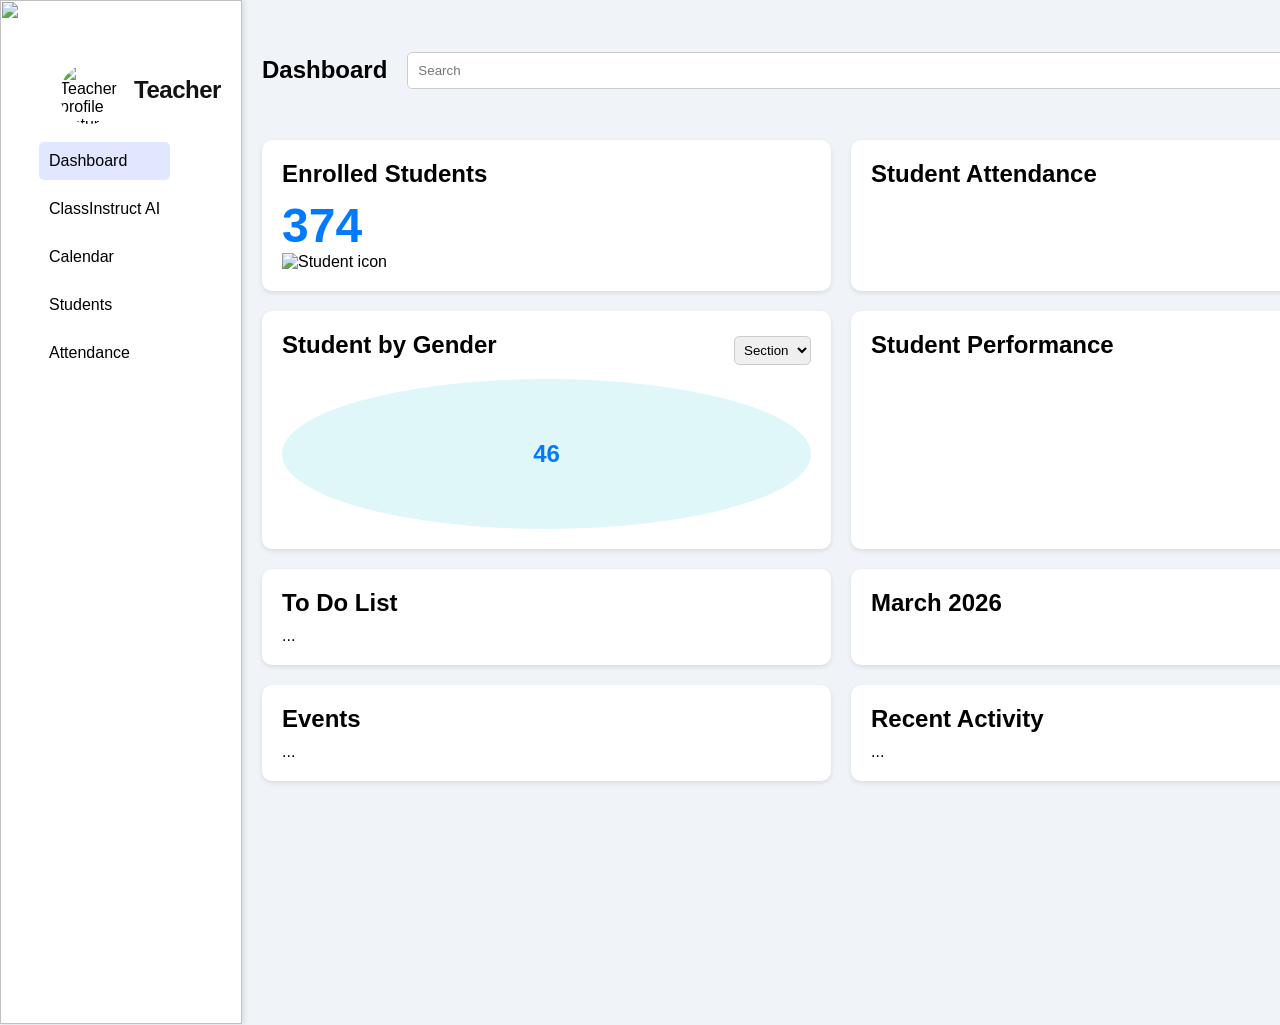
==== dashboard/dashboard.html @ b738251a "panibagi" ====
<!DOCTYPE html>
<html lang="en">
<head>
    <meta name="viewport" content="width=device-width, initial-scale=1" />
    <meta charset="utf-8" />
    <title>ClassInstruct - Dashboard</title>
    <link rel="stylesheet" href="dashboardglobal.css" />
    <link rel="stylesheet" href="dashboardstyle.css" />
</head>
<body>
    <div class="dashboard">
        <aside class="sidebar" role="navigation" aria-label="Main navigation">
            <img class="img" src="img/rectangle-4215.svg" alt="" />
            <div class="sidebar-header">
                <img class="ellipse" src="img/ellipse-13.png" alt="Teacher profile picture" />
                <span class="text-wrapper-6">Teacher</span>
            </div>
            <nav class="sidebar-nav">
                <a href="#dashboard" class="active">Dashboard</a>
                <a href="#classinstruct-ai">ClassInstruct AI</a>
                <a href="#calendar">Calendar</a>
                <a href="#students">Students</a>
                <a href="#attendance">Attendance</a>
            </nav>
        </aside>
        <main class="main-content">
            <header class="header">
                <h1 class="title">Dashboard</h1>
                <div class="search-container">
                    <input type="search" id="search-input" class="search-input" placeholder="Search" aria-label="Search dashboard" />
                </div>
                <div class="app-name">ClassInstruct</div>
            </header>
            <section class="content-grid">
                <article class="card enrolled-students">
                    <h2>Enrolled Students</h2>
                    <div class="student-count">374</div>
                    <img class="icon" src="img/tuden-1.png" alt="Student icon" />
                </article>
                <article class="card attendance">
                    <div class="section-header">
                        <h2>Student Attendance</h2>
                        <select class="filter">
                            <option>Weekly</option>
                        </select>
                    </div>
                    <div class="attendance-chart"></div>
                </article>
                <article class="card gender-distribution">
                    <div class="section-header">
                        <h2>Student by Gender</h2>
                        <select class="filter">
                            <option>Section</option>
                        </select>
                    </div>
                    <div class="gender-chart">
                        <div class="gender-count">46</div>
                    </div>
                </article>
                <article class="card performance">
                    <div class="section-header">
                        <h2>Student Performance</h2>
                        <select class="filter">
                            <option>First Quarter</option>
                        </select>
                    </div>
                    <div class="performance-chart"></div>
                </article>
                <article class="card todo-list">
                    <h2>To Do List</h2>
                    <div class="todo-content">...</div>
                </article>
                <article class="card calendar">
                    <h2>March 2026</h2>
                    <div class="calendar-widget"></div>
                </article>
                <article class="card events">
                    <h2>Events</h2>
                    <div class="events-content">...</div>
                </article>
                <article class="card recent-activity">
                    <h2>Recent Activity</h2>
                    <div class="activity-content">...</div>
                </article>
            </section>
        </main>
    </div>
</body>
</html>
---- dashboard/dashboardglobal.css ----
@import url("https://cdnjs.cloudflare.com/ajax/libs/meyer-reset/2.0/reset.min.css");
* {
  -webkit-font-smoothing: antialiased;
  box-sizing: border-box;
}
html,
body {
  margin: 0px;
  height: 100%;
}
/* a blue color as a generic focus style */
button:focus-visible {
  outline: 2px solid #4a90e2 !important;
  outline: -webkit-focus-ring-color auto 5px !important;
}
a {
  text-decoration: none;
}
/* @FONTWARNING[{"type": "restricted", "family": "Inter-Bold", "weight": "700", "style": "normal", "allowsCrossOrigin": false}] */

@font-face {
  font-family: "Inter-Bold";
  src: local("Inter-Bold");
}
/* @FONTWARNING[{"type": "restricted", "family": "Inter-Regular", "weight": "400", "style": "normal", "allowsCrossOrigin": false}] */

@font-face {
  font-family: "Inter-Regular";
  src: local("Inter-Regular");
}
/* @FONTWARNING[{"type": "restricted", "family": "Itim-Regular", "weight": "400", "style": "normal", "allowsCrossOrigin": false}] */

@font-face {
  font-family: "Itim-Regular";
  src: local("Itim-Regular");
}
/* @FONTWARNING[{"type": "restricted", "family": "Instrument Sans-Medium", "weight": "500", "style": "normal", "allowsCrossOrigin": false}] */

@font-face {
  font-family: "Instrument Sans-Medium";
  src: local("Instrument Sans-Medium");
}
/* @FONTWARNING[{"type": "restricted", "family": "Inria Sans-Bold", "weight": "700", "style": "normal", "allowsCrossOrigin": false}] */

@font-face {
  font-family: "Inria Sans-Bold";
  src: local("Inria Sans-Bold");
}
---- dashboard/dashboardstyle.css ----
@import url("https://cdnjs.cloudflare.com/ajax/libs/meyer-reset/2.0/reset.min.css");

* {
    box-sizing: border-box;
}

body {
    margin: 0;
    font-family: 'Arial', sans-serif;
    background-color: #f0f4f8;
}

.dashboard {
    display: flex;
    min-height: 100vh;
}

.sidebar {
    width: 240px;
    background-color: #ffffff;
    padding: 20px;
    box-shadow: 2px 0 5px rgba(0, 0, 0, 0.1);
}

.sidebar-header {
    display: flex;
    align-items: center;
    margin-bottom: 20px;
}

.sidebar-header img {
    border-radius: 50%;
    width: 50px;
    height: 50px;
    margin-right: 10px;
}

.sidebar-nav a {
    display: block;
    padding: 10px;
    color: #333;
    text-decoration: none;
    margin-bottom: 10px;
    border-radius: 5px;
    transition: background 0.3s;
}

.sidebar-nav a:hover,
.sidebar-nav a.active {
    background-color: #e0e7ff;
}

.main-content {
    flex: 1;
    padding: 20px;
}

.header {
    display: flex;
    justify-content: space-between;
    align-items: center;
    margin-bottom: 20px;
}

.title {
    font-size: 24px;
    font-weight: bold;
}

.search-container {
    flex: 1;
    margin-left: 20px;
}

.search-input {
    width: 100%;
    padding: 10px;
    border-radius: 5px;
    border: 1px solid #ccc;
}

.content-grid {
    display: grid;
    grid-template-columns: repeat(2, 1fr);
    gap: 20px;
}

.card {
    background-color: #ffffff;
    border-radius: 10px;
    padding: 20px;
    box-shadow: 0 2px 5px rgba(0, 0, 0, 0.1);
}

.card h2 {
    margin: 0 0 10px;
}

.student-count {
    font-size: 48px;
    font-weight: bold;
    color: #007bff;
}

.gender-chart {
    display: flex;
    justify-content: center;
    align-items: center;
    height: 150px;
    border-radius: 50%;
    background-color: #e0f7fa;
}

.gender-count {
    font-size: 24px;
    font-weight: bold;
    color: #007bff;
}

.section-header {
    display: flex;
    justify-content: space-between;
    align-items: center;
    margin-bottom: 10px;
}

.filter {
    padding: 5px;
    border-radius: 5px;
    border: 1px solid #ccc;
}

.dashboard .rectangle {
  position: absolute;
  top: 0;
  left: 242px;
  width: 1198px;
  height: 1025px;
  background-color: #ebebeb;
  box-shadow: 0px 4px 4px #00000040;
}

.dashboard .img {
  position: absolute;
  top: 0;
  left: 0;
  width: 242px;
  height: 1024px;
}

.dashboard .text-wrapper {
  position: absolute;
  top: 46px;
  left: 1239px;
  width: 256px;
  font-family: "Inter-Bold", Helvetica;
  font-weight: 700;
  color: #000000;
  font-size: 24px;
  letter-spacing: -0.48px;
  line-height: 28.8px;
}

.dashboard .div {
  top: 142px;
  left: 39px;
  width: 149px;
  font-family: "Inter-Bold", Helvetica;
  font-weight: 700;
  font-size: 24px;
  letter-spacing: -0.48px;
  line-height: 28.8px;
  position: absolute;
  color: #000000;
}

.dashboard .text-wrapper-2 {
  position: absolute;
  top: 198px;
  left: 39px;
  font-family: "Inter-Regular", Helvetica;
  font-weight: 400;
  color: #000000;
  font-size: 24px;
  letter-spacing: -0.48px;
  line-height: 28.8px;
  white-space: nowrap;
}

.dashboard .frame {
  position: absolute;
  top: 412px;
  left: 78px;
  width: 100px;
  height: 100px;
}

.dashboard .text-wrapper-3 {
  position: absolute;
  top: 257px;
  left: 39px;
  width: 168px;
  font-family: "Inter-Regular", Helvetica;
  font-weight: 400;
  color: #000000;
  font-size: 24px;
  letter-spacing: -0.48px;
  line-height: 28.8px;
}

.dashboard .text-wrapper-4 {
  position: absolute;
  top: 318px;
  left: 39px;
  width: 168px;
  font-family: "Inter-Regular", Helvetica;
  font-weight: 400;
  color: #000000;
  font-size: 24px;
  letter-spacing: -0.48px;
  line-height: 28.8px;
}

.dashboard .text-wrapper-5 {
  position: absolute;
  top: 376px;
  left: 39px;
  width: 168px;
  font-family: "Inter-Regular", Helvetica;
  font-weight: 400;
  color: #000000;
  font-size: 24px;
  letter-spacing: -0.48px;
  line-height: 28.8px;
}

.dashboard .ellipse {
  position: absolute;
  top: 32px;
  left: 30px;
  width: 58px;
  height: 60px;
  object-fit: cover;
}

.dashboard .text-wrapper-6 {
  position: absolute;
  top: 44px;
  left: 104px;
  width: 126px;
  font-family: "Inter-Bold", Helvetica;
  font-weight: 700;
  color: #141313;
  font-size: 24px;
  letter-spacing: -0.48px;
  line-height: 28.8px;
}

.dashboard .text-wrapper-7 {
  top: 34px;
  left: 278px;
  width: 296px;
  font-family: "Itim-Regular", Helvetica;
  font-weight: 400;
  font-size: 48px;
  letter-spacing: -0.96px;
  line-height: 57.6px;
  white-space: nowrap;
  position: absolute;
  color: #000000;
}

.dashboard .rectangle-2 {
  position: absolute;
  top: 42px;
  left: 850px;
  width: 327px;
  height: 38px;
  background-color: #ffffff;
  border-radius: 15px;
  border: 1px solid;
  border-color: #000000;
}

.dashboard .text-wrapper-8 {
  position: absolute;
  top: 50px;
  left: 877px;
  font-family: "Instrument Sans-Medium", Helvetica;
  font-weight: 500;
  color: #000000;
  font-size: 20px;
  letter-spacing: -0.40px;
  line-height: 24.0px;
  white-space: nowrap;
}

.dashboard .rectangle-3 {
  position: absolute;
  top: 570px;
  left: 267px;
  width: 461px;
  height: 288px;
  background-color: #ffffff;
  border-radius: 20px;
}

.dashboard .rectangle-4 {
  position: absolute;
  top: 570px;
  left: 737px;
  width: 324px;
  height: 288px;
  background-color: #ffffff;
  border-radius: 20px;
}

.dashboard .rectangle-5 {
  position: absolute;
  top: 888px;
  left: 267px;
  width: 794px;
  height: 288px;
  background-color: #ffffff;
  border-radius: 20px;
}

.dashboard .rectangle-6 {
  position: absolute;
  top: 147px;
  left: 266px;
  width: 377px;
  height: 133px;
  background-color: #ffffff;
  border-radius: 20px;
}

.dashboard .rectangle-7 {
  position: absolute;
  top: 147px;
  left: 672px;
  width: 376px;
  height: 377px;
  background-color: #ffffff;
  border-radius: 20px;
}

.dashboard .rectangle-8 {
  position: absolute;
  top: 147px;
  left: 1072px;
  width: 348px;
  height: 631px;
  background-color: #ffffff;
  border-radius: 20px;
}

.dashboard .text-wrapper-9 {
  position: absolute;
  top: 593px;
  left: 753px;
  font-family: "Inter-Bold", Helvetica;
  font-weight: 700;
  color: #000000;
  font-size: 16px;
  letter-spacing: -0.32px;
  line-height: 19.2px;
  white-space: nowrap;
}

.dashboard .rectangle-9 {
  position: absolute;
  top: 147px;
  left: 1072px;
  width: 348px;
  height: 301px;
  background-color: #9acaca;
  border-radius: 20px;
}

.dashboard .element {
  top: 319px;
  left: 1088px;
  opacity: 0.7;
  position: absolute;
  font-family: "Inter-Bold", Helvetica;
  font-weight: 700;
  color: #000000;
  font-size: 20px;
  letter-spacing: -0.40px;
  line-height: 24.0px;
  white-space: nowrap;
}

.dashboard .p {
  top: 353px;
  left: 1088px;
  position: absolute;
  opacity: 0.7;
  font-family: "Inter-Bold", Helvetica;
  font-weight: 700;
  color: #000000;
  font-size: 20px;
  letter-spacing: -0.40px;
  line-height: 24.0px;
  white-space: nowrap;
}

.dashboard .element-2 {
  top: 387px;
  left: 1088px;
  position: absolute;
  opacity: 0.7;
  font-family: "Inter-Bold", Helvetica;
  font-weight: 700;
  color: #000000;
  font-size: 20px;
  letter-spacing: -0.40px;
  line-height: 24.0px;
  white-space: nowrap;
}

.dashboard .text-wrapper-10 {
  top: 593px;
  position: absolute;
  left: 290px;
  font-family: "Inter-Bold", Helvetica;
  font-weight: 700;
  color: #000000;
  font-size: 16px;
  letter-spacing: -0.32px;
  line-height: 19.2px;
  white-space: nowrap;
}

.dashboard .text-wrapper-11 {
  position: absolute;
  top: 165px;
  left: 281px;
  font-family: "Inter-Bold", Helvetica;
  font-weight: 700;
  color: #000000;
  font-size: 16px;
  letter-spacing: -0.32px;
  line-height: 19.2px;
  white-space: nowrap;
}

.dashboard .text-wrapper-12 {
  position: absolute;
  top: 191px;
  left: 300px;
  font-family: "Inter-Bold", Helvetica;
  font-weight: 700;
  color: #000000;
  font-size: 64px;
  letter-spacing: -1.28px;
  line-height: 76.8px;
  white-space: nowrap;
}

.dashboard .untitled-design {
  position: absolute;
  top: 610px;
  left: 276px;
  width: 443px;
  height: 238px;
  aspect-ratio: 1.86;
  object-fit: cover;
}

.dashboard .rectangle-10 {
  position: absolute;
  top: 599px;
  left: 605px;
  width: 82px;
  height: 24px;
  background-color: #d9d9d9;
  border-radius: 20px;
}

.dashboard .text-wrapper-13 {
  position: absolute;
  top: 605px;
  left: 611px;
  font-family: "Inria Sans-Bold", Helvetica;
  font-weight: 700;
  color: #000000;
  font-size: 10px;
  letter-spacing: -0.20px;
  line-height: 12.0px;
  white-space: nowrap;
}

.dashboard .tuden {
  position: absolute;
  top: 168px;
  left: 488px;
  width: 98px;
  height: 98px;
  aspect-ratio: 1;
  object-fit: cover;
}

.dashboard .text-wrapper-14 {
  position: absolute;
  top: 176px;
  left: 693px;
  font-family: "Inter-Bold", Helvetica;
  font-weight: 700;
  color: #000000;
  font-size: 16px;
  letter-spacing: -0.32px;
  line-height: 19.2px;
  white-space: nowrap;
}

.dashboard .rectangle-11 {
  position: absolute;
  top: 171px;
  left: 919px;
  width: 105px;
  height: 31px;
  background-color: #d9d9d9;
  border-radius: 20px;
}

.dashboard .text-wrapper-15 {
  position: absolute;
  top: 176px;
  left: 940px;
  font-family: "Inria Sans-Bold", Helvetica;
  font-weight: 700;
  color: #000000;
  font-size: 15px;
  letter-spacing: -0.30px;
  line-height: 18.0px;
  white-space: nowrap;
}

.dashboard .text-wrapper-16 {
  position: absolute;
  top: 165px;
  left: 1096px;
  font-family: "Inter-Bold", Helvetica;
  font-weight: 700;
  color: #000000;
  font-size: 20px;
  letter-spacing: -0.40px;
  line-height: 24.0px;
  white-space: nowrap;
}

.dashboard .rectangle-12 {
  position: absolute;
  top: 160px;
  left: 1352px;
  width: 37px;
  height: 36px;
  background-color: #d9d9d9;
  border-radius: 10px;
}

.dashboard .rectangle-13 {
  position: absolute;
  top: 160px;
  left: 1306px;
  width: 37px;
  height: 36px;
  background-color: #d9d9d9;
  border-radius: 10px;
}

.dashboard .s-m-t-w-t-f-s {
  position: absolute;
  top: 217px;
  left: 1093px;
  opacity: 0.7;
  font-family: "Inter-Bold", Helvetica;
  font-weight: 700;
  color: #000000;
  font-size: 20px;
  letter-spacing: -0.40px;
  line-height: 24.0px;
  white-space: nowrap;
}

.dashboard .element-3 {
  top: 387px;
  left: 1244px;
  opacity: 0.4;
  position: absolute;
  font-family: "Inter-Bold", Helvetica;
  font-weight: 700;
  color: #000000;
  font-size: 20px;
  letter-spacing: -0.40px;
  line-height: 24.0px;
  white-space: nowrap;
}

.dashboard .element-4 {
  top: 251px;
  left: 1092px;
  opacity: 0.7;
  position: absolute;
  font-family: "Inter-Bold", Helvetica;
  font-weight: 700;
  color: #000000;
  font-size: 20px;
  letter-spacing: -0.40px;
  line-height: 24.0px;
  white-space: nowrap;
}

.dashboard .element-5 {
  top: 285px;
  left: 1092px;
  position: absolute;
  opacity: 0.7;
  font-family: "Inter-Bold", Helvetica;
  font-weight: 700;
  color: #000000;
  font-size: 20px;
  letter-spacing: -0.40px;
  line-height: 24.0px;
  white-space: nowrap;
}

.dashboard .text-wrapper-17 {
  position: absolute;
  top: 467px;
  left: 1096px;
  font-family: "Inter-Bold", Helvetica;
  font-weight: 700;
  color: #000000;
  font-size: 20px;
  letter-spacing: -0.40px;
  line-height: 24.0px;
  white-space: nowrap;
}

.dashboard .text-wrapper-18 {
  top: 456px;
  left: 1353px;
  white-space: nowrap;
  position: absolute;
  font-family: "Inter-Bold", Helvetica;
  font-weight: 700;
  color: #000000;
  font-size: 24px;
  letter-spacing: -0.48px;
  line-height: 28.8px;
}

.dashboard .text-wrapper-19 {
  top: 584px;
  left: 1008px;
  white-space: nowrap;
  position: absolute;
  font-family: "Inter-Bold", Helvetica;
  font-weight: 700;
  color: #000000;
  font-size: 24px;
  letter-spacing: -0.48px;
  line-height: 28.8px;
}

.dashboard .rectangle-14 {
  position: absolute;
  top: 310px;
  left: 271px;
  width: 377px;
  height: 224px;
  background-color: #ffffff;
  border-radius: 20px;
}

.dashboard .rectangle-15 {
  position: absolute;
  top: 328px;
  left: 543px;
  width: 82px;
  height: 24px;
  background-color: #d9d9d9;
  border-radius: 20px;
}

.dashboard .text-wrapper-20 {
  top: 332px;
  position: absolute;
  left: 290px;
  font-family: "Inter-Bold", Helvetica;
  font-weight: 700;
  color: #000000;
  font-size: 16px;
  letter-spacing: -0.32px;
  line-height: 19.2px;
  white-space: nowrap;
}

.dashboard .text-wrapper-21 {
  position: absolute;
  top: 334px;
  left: 564px;
  font-family: "Inria Sans-Bold", Helvetica;
  font-weight: 700;
  color: #000000;
  font-size: 10px;
  letter-spacing: -0.20px;
  line-height: 12.0px;
  white-space: nowrap;
}

.dashboard .tuden-2 {
  position: absolute;
  top: 362px;
  left: 286px;
  width: 346px;
  height: 171px;
  aspect-ratio: 2.02;
  object-fit: cover;
}

.dashboard .tuden-3 {
  position: absolute;
  top: 213px;
  left: 708px;
  width: 311px;
  height: 292px;
  aspect-ratio: 1.07;
  object-fit: cover;
}

.dashboard .rectangle-16 {
  position: absolute;
  top: 797px;
  left: 1072px;
  width: 348px;
  height: 377px;
  background-color: #ffffff;
  border-radius: 20px;
}

.dashboard .text-wrapper-22 {
  position: absolute;
  top: 822px;
  left: 1096px;
  font-family: "Inter-Bold", Helvetica;
  font-weight: 700;
  color: #000000;
  font-size: 20px;
  letter-spacing: -0.40px;
  line-height: 24.0px;
}

.dashboard .text-wrapper-23 {
  top: 812px;
  left: 1353px;
  position: absolute;
  font-family: "Inter-Bold", Helvetica;
  font-weight: 700;
  color: #000000;
  font-size: 24px;
  letter-spacing: -0.48px;
  line-height: 28.8px;
}

.dashboard .text-wrapper-24 {
  position: absolute;
  top: 918px;
  left: 290px;
  font-family: "Inter-Bold", Helvetica;
  font-weight: 700;
  color: #000000;
  font-size: 16px;
  letter-spacing: -0.32px;
  line-height: 19.2px;
  white-space: nowrap;
}

.dashboard .text-wrapper-25 {
  position: absolute;
  top: 918px;
  left: 844px;
  opacity: 0.5;
  font-family: "Inter-Bold", Helvetica;
  font-weight: 700;
  color: #000000;
  font-size: 16px;
  letter-spacing: -0.32px;
  line-height: 19.2px;
  white-space: nowrap;
}

.dashboard .rectangle-17 {
  position: absolute;
  top: 906px;
  left: 914px;
  width: 122px;
  height: 38px;
  background-color: #d9d9d9;
  border-radius: 20px;
}

.dashboard .text-wrapper-26 {
  position: absolute;
  top: 915px;
  left: 938px;
  font-family: "Inter-Bold", Helvetica;
  font-weight: 700;
  color: #000000;
  font-size: 16px;
  letter-spacing: -0.32px;
  line-height: 19.2px;
  white-space: nowrap;
}

/* Inject original CSS here */

/* Additional styles for semantic HTML refactoring */

.visually-hidden {
  position: absolute;
  width: 1px;
  height: 1px;
  padding: 0;
  margin: -1px;
  overflow: hidden;
  clip: rect(0, 0, 0, 0);
  white-space: nowrap;
  border-width: 0;
}

.sidebar {
  position: absolute;
  top: 0;
  left: 0;
  width: 242px;
  height: 1024px;
}

.sidebar-header {
  position: absolute;
  top: 32px;
  left: 30px;
  display: flex;
  align-items: center;
  gap: 16px;
}

.sidebar-nav {
  position: absolute;
  top: 142px;
  left: 39px;
  display: flex;
  flex-direction: column;
  gap: 0;
}

.sidebar-nav a {
  display: block;
  text-decoration: none;
  color: #000000;
}

.main-content {
  position: absolute;
  top: 0;
  left: 242px;
  width: 1198px;
  min-height: 1025px;
}

.header {
  position: relative;
  height: 100px;
}

.search-container {
  position: relative;
}

.rectangle-2 {
  background-color: #ffffff;
  border-radius: 15px;
  border: 1px solid #000000;
  padding: 8px 27px;
  font-family: "Instrument Sans-Medium", Helvetica;
  font-weight: 500;
  color: #000000;
  font-size: 20px;
  letter-spacing: -0.40px;
  line-height: 24.0px;
}

.rectangle-2::placeholder {
  color: #000000;
  opacity: 1;
}

.content-grid {
  position: relative;
}

.section-header {
  display: flex;
  justify-content: space-between;
  align-items: center;
}

.calendar-widget {
  position: relative;
  width: 100%;
  height: 100%;
}

.calendar-header {
  display: flex;
  justify-content: space-between;
  align-items: center;
  padding: 0 24px;
}

.calendar-controls {
  display: flex;
  gap: 9px;
}

.calendar-body {
  padding: 0 24px;
}

.calendar-body [role="row"] {
  display: flex;
  justify-content: space-between;
  margin-bottom: 10px;
}

.calendar-body [role="columnheader"],
.calendar-body [role="gridcell"] {
  flex: 1;
  text-align: center;
}

.events-section {
  position: absolute;
  top: 320px;
  left: 0;
  right: 0;
  padding: 0 24px;
}

.rectangle-11,
.rectangle-13,
.rectangle-12 {
  background-color: #d9d9d9;
  border-radius: 10px;
  border: none;
  cursor: pointer;
  font-family: "Inria Sans-Bold", Helvetica;
  font-weight: 700;
  color: #000000;
}

.rectangle-11:hover,
.rectangle-13:hover,
.rectangle-12:hover {
  opacity: 0.8;
}

.rectangle-11:focus,
.rectangle-13:focus,
.rectangle-12:focus {
  outline: 2px solid #4a90e2;
  outline-offset: 2px;
}

.rectangle-17 {
  background-color: #d9d9d9;
  border-radius: 20px;
  border: none;
  padding: 9px 24px;
  font-family: "Inter-Bold", Helvetica;
  font-weight: 700;
  color: #000000;
  font-size: 16px;
  letter-spacing: -0.32px;
  line-height: 19.2px;
  cursor: pointer;
  appearance: none;
  -webkit-appearance: none;
  -moz-appearance: none;
}

.rectangle-17:hover {
  opacity: 0.8;
}

.rectangle-17:focus {
  outline: 2px solid #4a90e2;
  outline-offset: 2px;
}

.text-wrapper-18,
.text-wrapper-19,
.text-wrapper-23 {
  background: none;
  border: none;
  cursor: pointer;
  padding: 0;
}

.text-wrapper-18:hover,
.text-wrapper-19:hover,
.text-wrapper-23:hover {
  opacity: 0.7;
}

.text-wrapper-18:focus,
.text-wrapper-19:focus,
.text-wrapper-23:focus {
  outline: 2px solid #4a90e2;
  outline-offset: 2px;
}

.sort-controls {
  display: flex;
  align-items: center;
  gap: 16px;
}
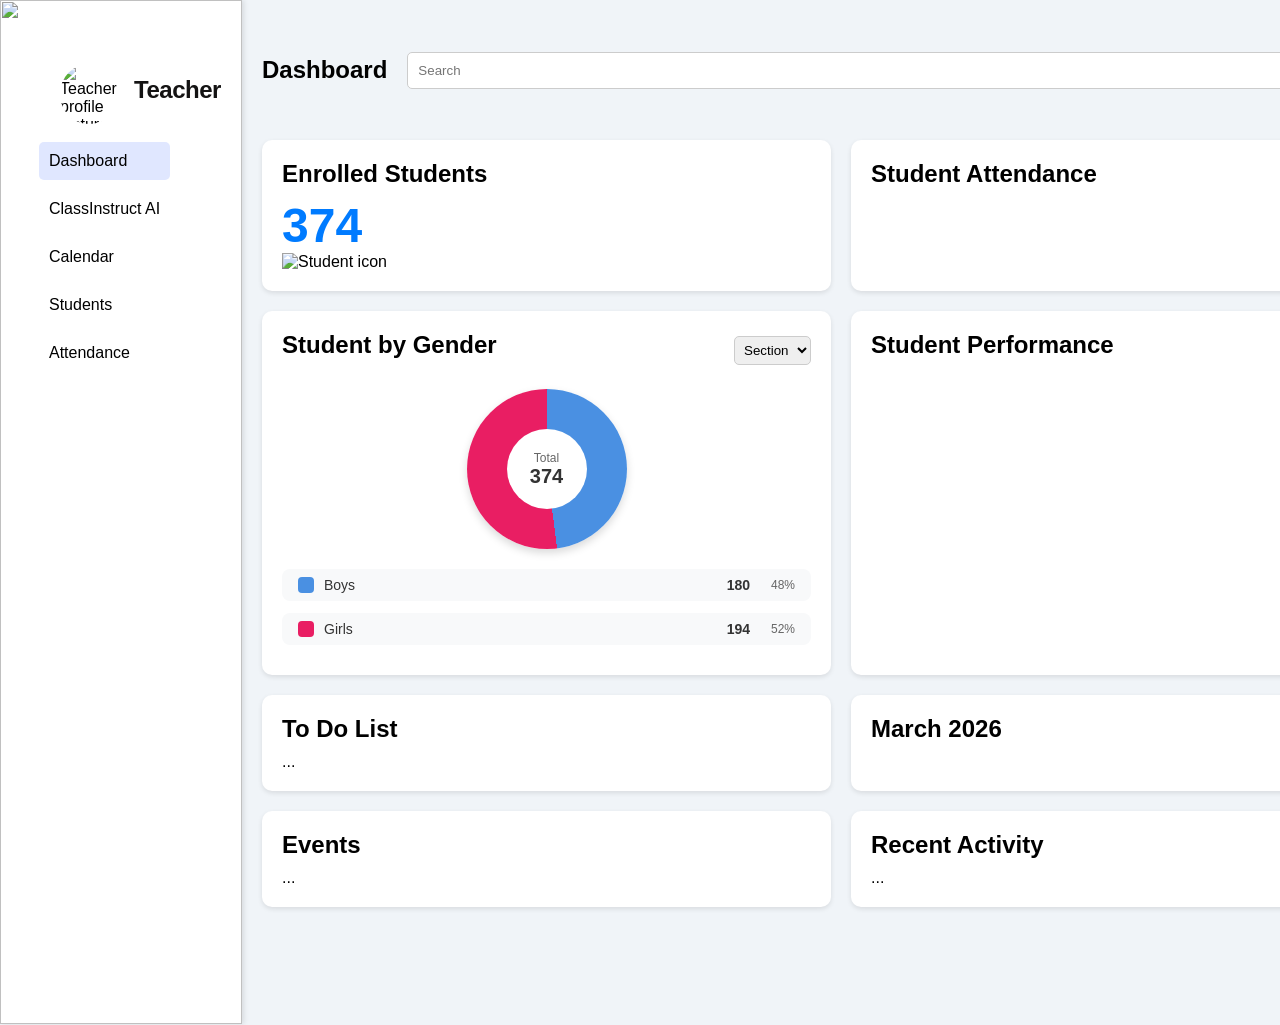
==== commit 1a18ad55: "PIECHART" ====
--- a/dashboard/dashboard.html
+++ b/dashboard/dashboard.html
@@ -17,7 +17,7 @@
             </div>
             <nav class="sidebar-nav">
                 <a href="#dashboard" class="active">Dashboard</a>
-                <a href="#classinstruct-ai">ClassInstruct AI</a>
+                <a href="classinstruct-ai.html">ClassInstruct AI</a>
                 <a href="#calendar">Calendar</a>
                 <a href="#students">Students</a>
                 <a href="#attendance">Attendance</a>
@@ -53,8 +53,27 @@
                             <option>Section</option>
                         </select>
                     </div>
-                    <div class="gender-chart">
-                        <div class="gender-count">46</div>
+                    <div class="gender-chart-container">
+                        <div class="gender-pie-chart" style="--boys: 48%; --girls: 52%;">
+                            <div class="pie-center">
+                                <span class="total-label">Total</span>
+                                <span class="total-count">374</span>
+                            </div>
+                        </div>
+                        <div class="gender-legend">
+                            <div class="legend-item">
+                                <span class="legend-color boys"></span>
+                                <span class="legend-label">Boys</span>
+                                <span class="legend-count">180</span>
+                                <span class="legend-percent">48%</span>
+                            </div>
+                            <div class="legend-item">
+                                <span class="legend-color girls"></span>
+                                <span class="legend-label">Girls</span>
+                                <span class="legend-count">194</span>
+                                <span class="legend-percent">52%</span>
+                            </div>
+                        </div>
                     </div>
                 </article>
                 <article class="card performance">
--- a/dashboard/dashboardglobal.css
+++ b/dashboard/dashboardglobal.css
@@ -46,3 +46,31 @@
   font-family: "Inria Sans-Bold";
   src: local("Inria Sans-Bold");
 }
+.ai-content {
+    padding: 20px;
+    background-color: #f5f5f5; /* Adjust as needed */
+    border-radius: 8px;
+    margin: 20px;
+}
+
+.ai-content h2 {
+    font-size: 24px;
+    font-weight: bold;
+}
+
+.ai-content p {
+    font-size: 18px;
+    margin-bottom: 20px;
+}
+
+.search-container {
+    display: flex;
+    align-items: center;
+}
+
+.search-input {
+    width: 100%;
+    padding: 10px;
+    border: 1px solid #ccc;
+    border-radius: 4px;
+}
--- a/dashboard/dashboardstyle.css
+++ b/dashboard/dashboardstyle.css
@@ -115,6 +115,114 @@
     font-size: 24px;
     font-weight: bold;
     color: #007bff;
+}
+
+/* Pie Chart Styles */
+.gender-chart-container {
+    display: flex;
+    flex-direction: column;
+    align-items: center;
+    gap: 20px;
+    padding: 10px 0;
+}
+
+.gender-pie-chart {
+    position: relative;
+    width: 160px;
+    height: 160px;
+    border-radius: 50%;
+    background: conic-gradient(
+        #4a90e2 0% var(--boys),
+        #e91e63 var(--boys) 100%
+    );
+    box-shadow: 0 4px 8px rgba(0, 0, 0, 0.15);
+}
+
+.gender-pie-chart::before {
+    content: '';
+    position: absolute;
+    top: 50%;
+    left: 50%;
+    transform: translate(-50%, -50%);
+    width: 80px;
+    height: 80px;
+    background-color: #ffffff;
+    border-radius: 50%;
+}
+
+.pie-center {
+    position: absolute;
+    top: 50%;
+    left: 50%;
+    transform: translate(-50%, -50%);
+    display: flex;
+    flex-direction: column;
+    align-items: center;
+    justify-content: center;
+    z-index: 1;
+    text-align: center;
+}
+
+.total-label {
+    font-size: 12px;
+    color: #666;
+    font-weight: 500;
+}
+
+.total-count {
+    font-size: 20px;
+    font-weight: 700;
+    color: #333;
+}
+
+.gender-legend {
+    display: flex;
+    flex-direction: column;
+    gap: 12px;
+    width: 100%;
+}
+
+.legend-item {
+    display: flex;
+    align-items: center;
+    gap: 10px;
+    padding: 8px 16px;
+    background-color: #f8f9fa;
+    border-radius: 8px;
+}
+
+.legend-color {
+    width: 16px;
+    height: 16px;
+    border-radius: 4px;
+}
+
+.legend-color.boys {
+    background-color: #4a90e2;
+}
+
+.legend-color.girls {
+    background-color: #e91e63;
+}
+
+.legend-label {
+    font-size: 14px;
+    font-weight: 500;
+    color: #333;
+    flex: 1;
+}
+
+.legend-count {
+    font-size: 14px;
+    font-weight: 600;
+    color: #333;
+}
+
+.legend-percent {
+    font-size: 12px;
+    color: #666;
+    min-width: 35px;
+    text-align: right;
 }
 
 .section-header {
